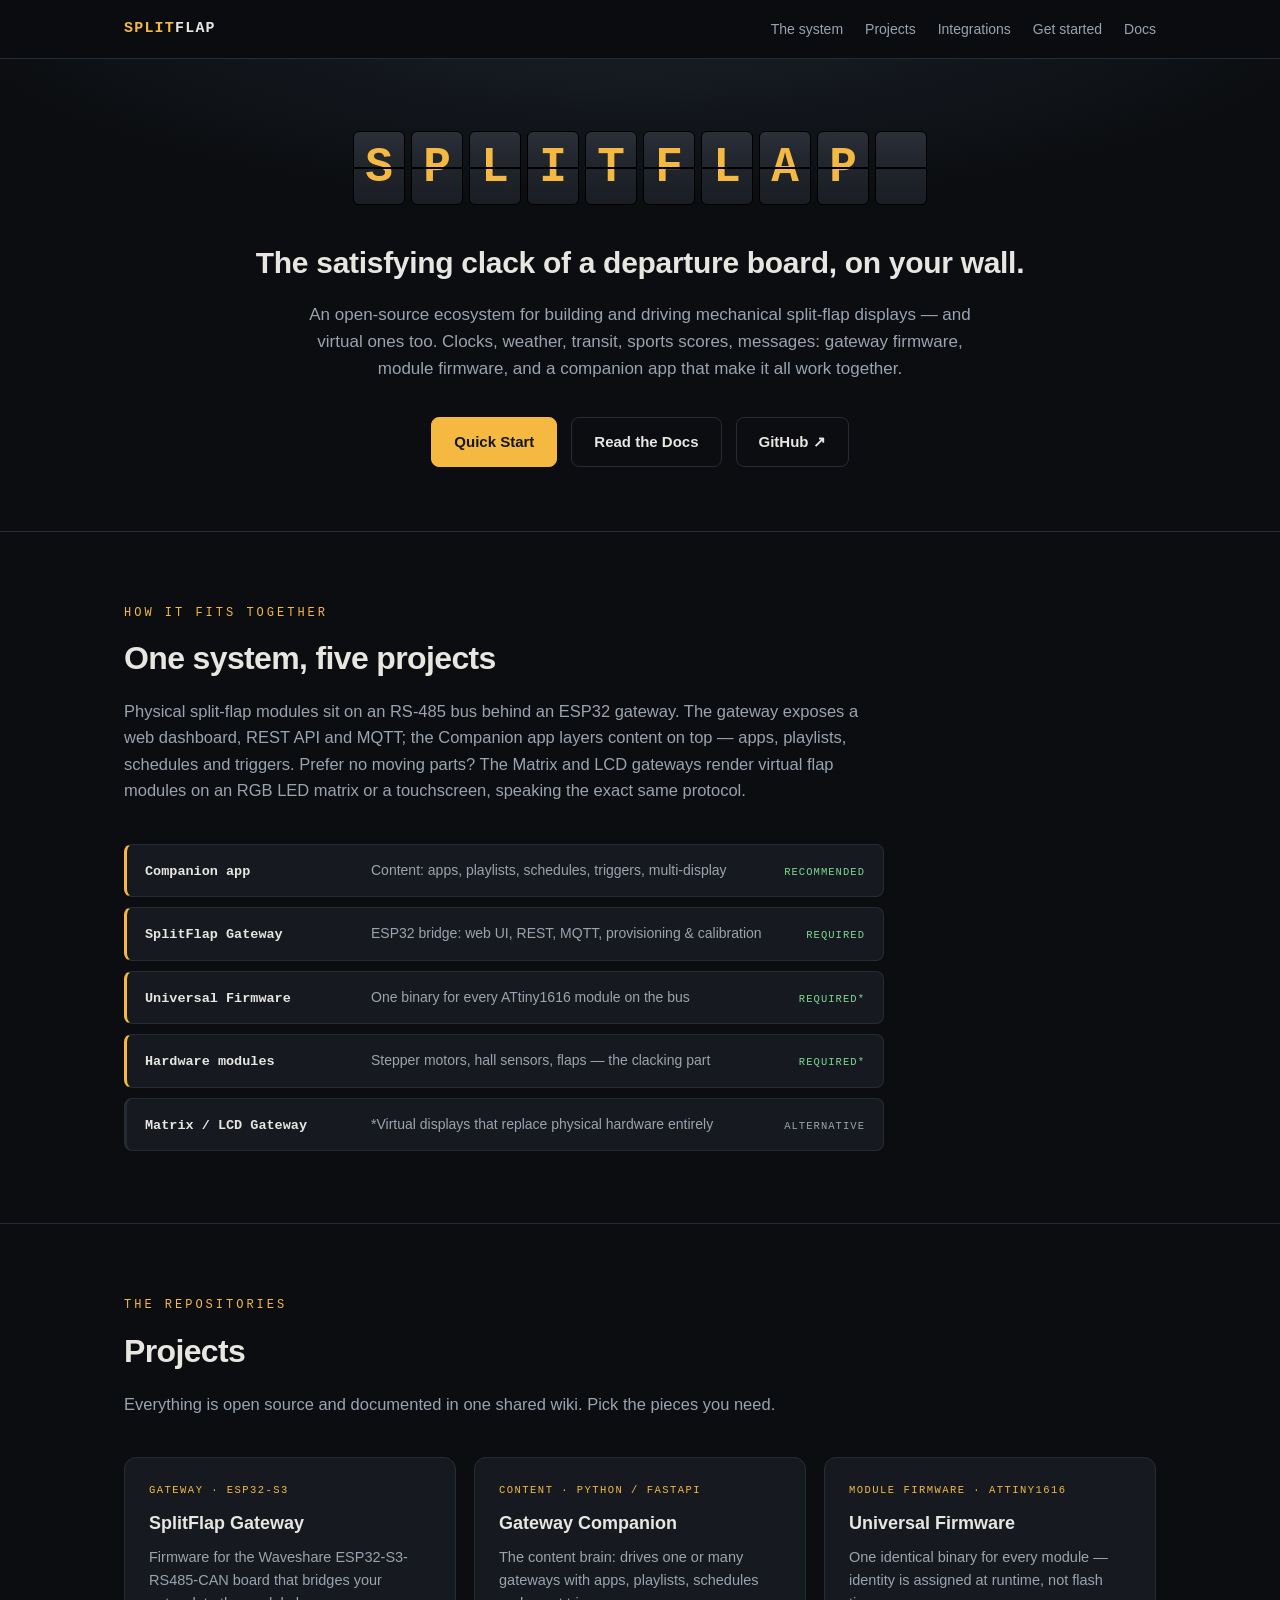
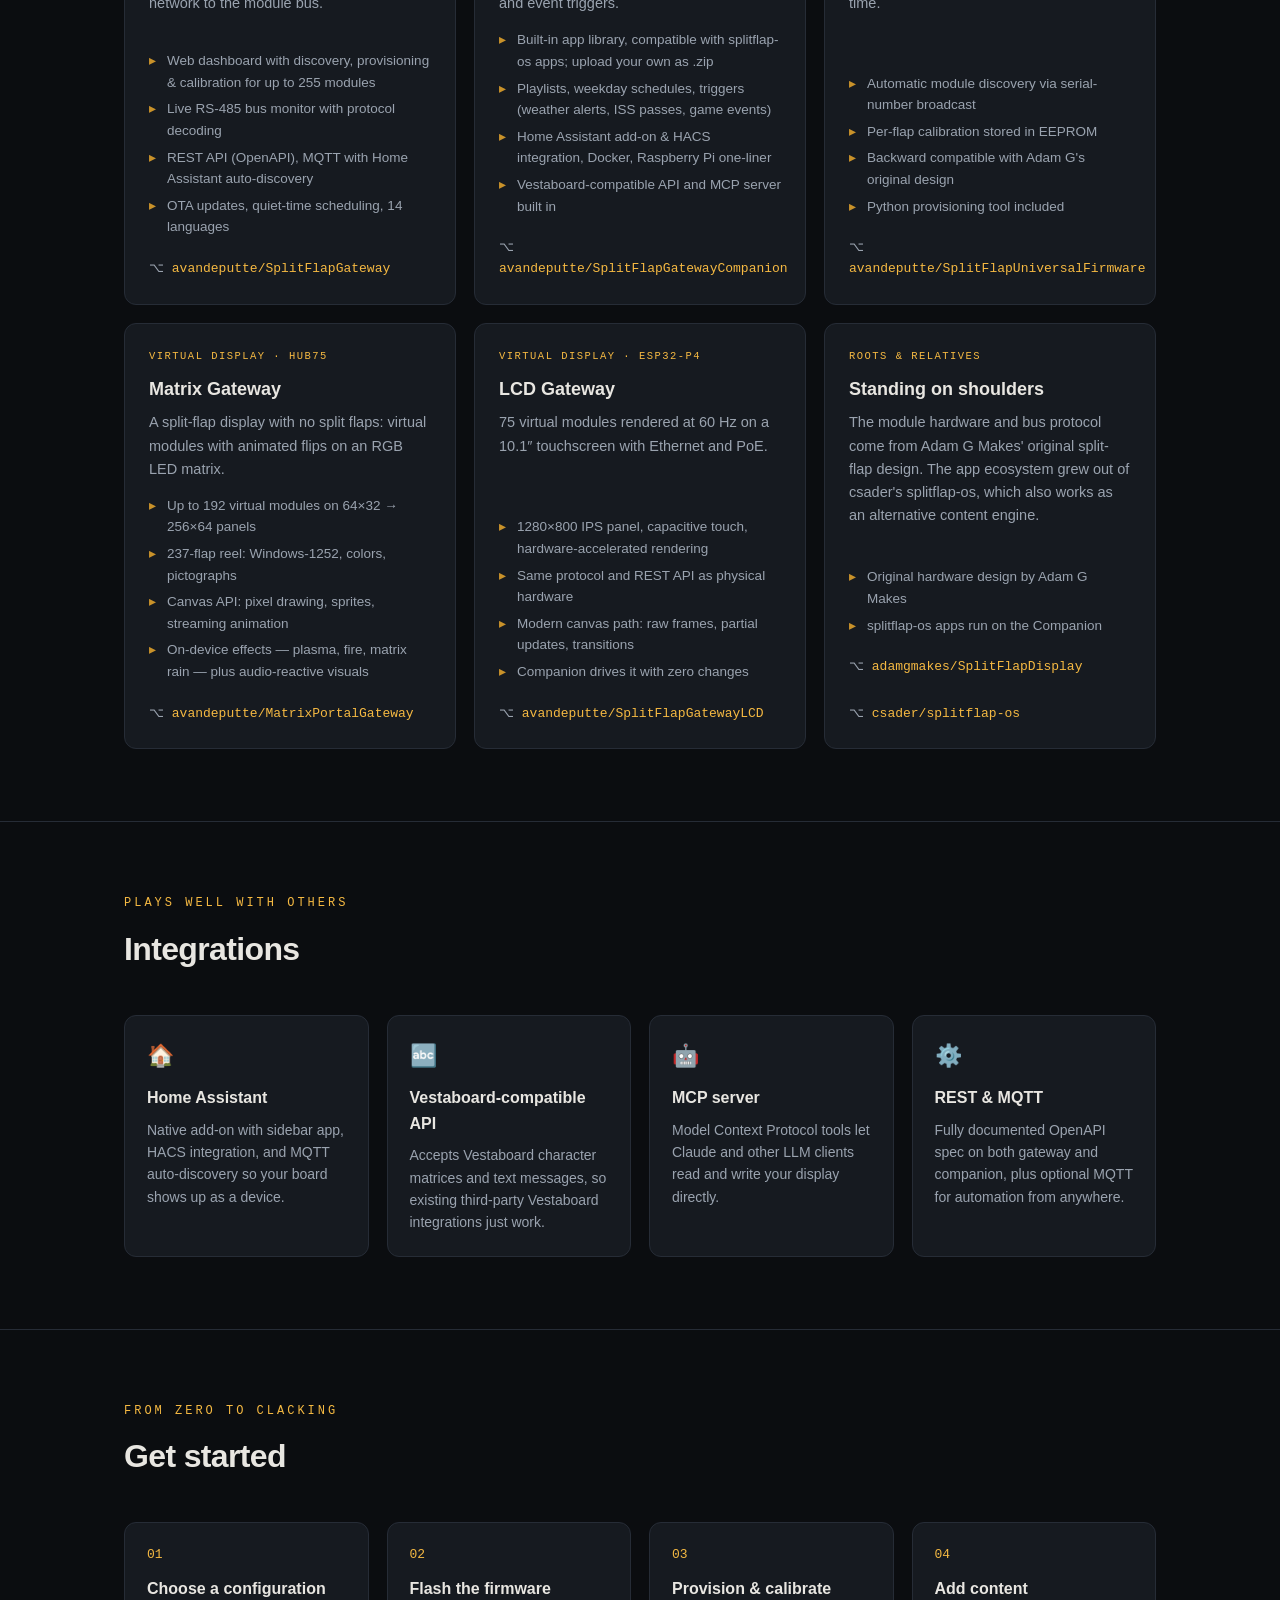
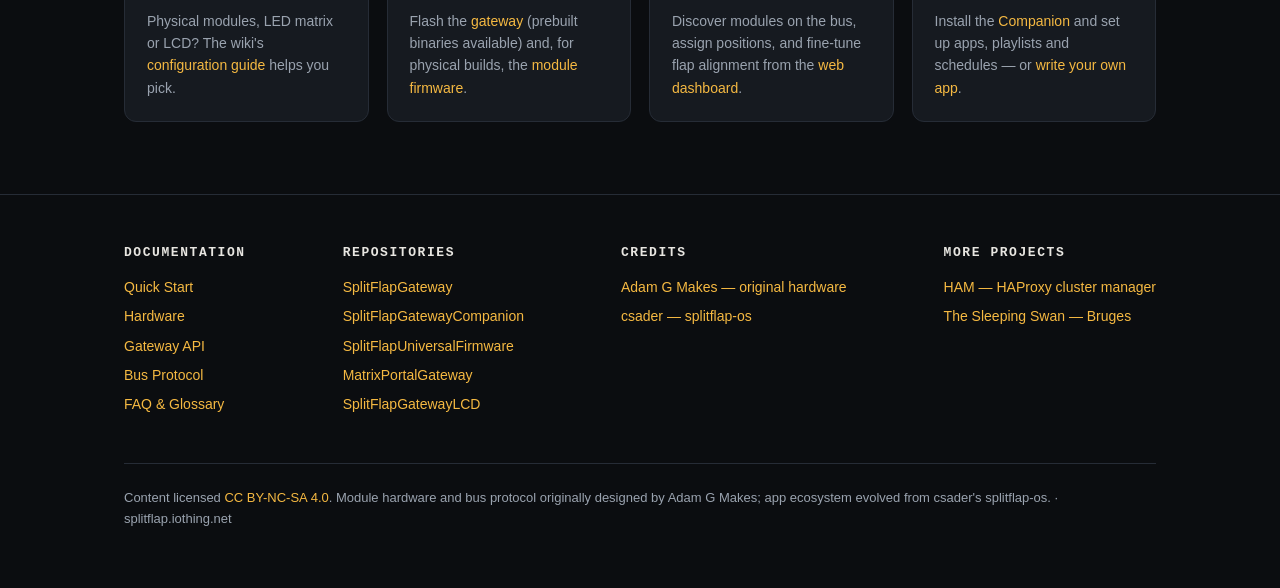
==== landing/index.html @ b43f2058 "SplitFlap documentation site: the guide under /docs/, the landing page at the root The wiki's 34 pag" ====
<!DOCTYPE html>
<html lang="en">
<head>
<meta charset="UTF-8">
<meta name="viewport" content="width=device-width, initial-scale=1.0">
<title>SplitFlap — an open ecosystem for split-flap displays</title>
<meta name="description" content="An open-source ecosystem for building and driving mechanical split-flap displays: gateway firmware, module firmware, a companion app, and virtual LED-matrix and LCD displays. Home Assistant, Vestaboard-compatible API and MCP server included.">
<meta property="og:title" content="SplitFlap — an open ecosystem for split-flap displays">
<meta property="og:description" content="Build and drive mechanical split-flap displays: gateway firmware, module firmware, companion app, and virtual matrix/LCD displays.">
<meta property="og:url" content="https://splitflap.iothing.net/">
<meta property="og:type" content="website">
<meta name="google-site-verification" content="2li1lDCGx2VNytBoiSa10oHWZrAYMDgBjDNN_7zMI9E" />
<link rel="canonical" href="https://splitflap.iothing.net/">
<script type="application/ld+json">
{
  "@context": "https://schema.org",
  "@type": "WebSite",
  "name": "SplitFlap",
  "url": "https://splitflap.iothing.net/",
  "description": "An open-source ecosystem for building and driving mechanical split-flap displays: gateway firmware, module firmware, a companion app, and virtual LED-matrix and LCD displays.",
  "about": {
    "@type": "SoftwareApplication",
    "name": "SplitFlap Gateway",
    "applicationCategory": "Firmware",
    "operatingSystem": "ESP32",
    "license": "https://creativecommons.org/licenses/by-nc-sa/4.0/",
    "url": "https://github.com/avandeputte/SplitFlapGateway"
  }
}
</script>
<link rel="icon" type="image/svg+xml" href="/favicon.svg">
<style>
  :root{
    --bg:#0b0d10;
    --bg2:#101318;
    --card:#161a20;
    --card2:#1b2028;
    --line:#262c36;
    --flap:#20242b;
    --flap-hi:#2a2f38;
    --text:#e8e6e1;
    --muted:#9aa3af;
    --amber:#f5b942;
    --amber-dim:#c9922a;
    --green:#7bd88f;
    --mono:ui-monospace,'SFMono-Regular','Cascadia Mono','JetBrains Mono',Menlo,Consolas,monospace;
    --sans:-apple-system,BlinkMacSystemFont,'Segoe UI',Roboto,Helvetica,Arial,sans-serif;
  }
  *{box-sizing:border-box;margin:0;padding:0}
  html{scroll-behavior:smooth}
  body{background:var(--bg);color:var(--text);font-family:var(--sans);line-height:1.6}
  a{color:var(--amber);text-decoration:none}
  a:hover{text-decoration:underline}
  .wrap{max-width:1080px;margin:0 auto;padding:0 24px}

  /* ---------- nav ---------- */
  nav{position:sticky;top:0;z-index:50;background:rgba(11,13,16,.85);backdrop-filter:blur(10px);border-bottom:1px solid var(--line)}
  nav .wrap{display:flex;align-items:center;justify-content:space-between;height:58px}
  .brand{font-family:var(--mono);font-weight:700;letter-spacing:.08em;color:var(--text);font-size:15px}
  .brand span{color:var(--amber)}
  .navlinks{display:flex;gap:22px;font-size:14px}
  .navlinks a{color:var(--muted)}
  .navlinks a:hover{color:var(--text);text-decoration:none}
  @media(max-width:720px){.navlinks{display:none}}

  /* ---------- hero ---------- */
  header{background:radial-gradient(ellipse 80% 60% at 50% -10%,#1a2029 0%,var(--bg) 70%);padding:72px 0 64px;text-align:center;border-bottom:1px solid var(--line)}
  .board{display:inline-flex;gap:6px;margin-bottom:8px;flex-wrap:nowrap}
  .flap{position:relative;width:52px;height:74px;perspective:300px;font-family:var(--mono);font-weight:700;font-size:46px;color:var(--amber)}
  @media(max-width:720px){.flap{width:34px;height:50px;font-size:29px}.board{gap:4px}}
  .flap .half{position:absolute;left:0;width:100%;height:50%;overflow:hidden;background:var(--flap);border:1px solid #000;display:flex;justify-content:center}
  .flap .top{top:0;border-radius:6px 6px 0 0;align-items:flex-start;background:linear-gradient(var(--flap-hi),var(--flap))}
  .flap .bottom{bottom:0;border-radius:0 0 6px 6px;align-items:flex-end;background:linear-gradient(var(--flap),#1a1e24)}
  .flap .half span{height:200%;display:flex;align-items:center;line-height:1}
  .flap .top span{align-self:flex-start}
  .flap .bottom span{align-self:flex-end}
  .flap::after{content:'';position:absolute;top:50%;left:0;width:100%;height:2px;margin-top:-1px;background:#000;z-index:6}
  .flap .leaf{position:absolute;left:0;top:0;width:100%;height:50%;transform-origin:bottom;transform-style:preserve-3d;z-index:5;pointer-events:none}
  .flap .leaf .front,.flap .leaf .back{position:absolute;inset:0;overflow:hidden;backface-visibility:hidden;display:flex;justify-content:center}
  .flap .leaf .front{background:linear-gradient(var(--flap-hi),var(--flap));border-radius:6px 6px 0 0;border:1px solid #000}
  .flap .leaf .back{background:linear-gradient(#1a1e24,var(--flap));border-radius:0 0 6px 6px;border:1px solid #000;transform:rotateX(180deg)}
  .flap .leaf span{height:200%;display:flex;align-items:center;line-height:1;font-family:var(--mono);font-weight:700}
  .flap .leaf .front span{align-self:flex-start}
  .flap .leaf .back span{align-self:flex-end}
  .flipping .leaf{animation:flip .18s ease-in forwards}
  @keyframes flip{from{transform:rotateX(0)}to{transform:rotateX(-180deg)}}
  h1.tag{font-size:clamp(20px,3.4vw,30px);font-weight:600;margin-top:26px;letter-spacing:-.01em}
  .sub{color:var(--muted);max-width:680px;margin:14px auto 0;font-size:17px}
  .cta{margin-top:34px;display:flex;gap:14px;justify-content:center;flex-wrap:wrap}
  .btn{display:inline-block;padding:12px 22px;border-radius:8px;font-size:15px;font-weight:600;border:1px solid var(--line);transition:.15s}
  .btn:hover{text-decoration:none;transform:translateY(-1px)}
  .btn.primary{background:var(--amber);color:#14161a;border-color:var(--amber)}
  .btn.primary:hover{background:#ffcb5c}
  .btn.ghost{color:var(--text)}
  .btn.ghost:hover{border-color:var(--muted)}

  /* ---------- sections ---------- */
  section{padding:72px 0;border-bottom:1px solid var(--line)}
  .kicker{font-family:var(--mono);font-size:12px;letter-spacing:.25em;color:var(--amber);text-transform:uppercase;margin-bottom:10px}
  h2{font-size:clamp(24px,3vw,32px);font-weight:700;letter-spacing:-.02em;margin-bottom:14px}
  .lead{color:var(--muted);max-width:760px;font-size:16.5px}

  /* stack diagram */
  .stack{margin-top:40px;display:flex;flex-direction:column;gap:10px;max-width:760px}
  .layer{display:flex;align-items:baseline;gap:16px;background:var(--card);border:1px solid var(--line);border-left:3px solid var(--amber);border-radius:8px;padding:14px 18px}
  .layer.optional{border-left-color:var(--line)}
  .layer .lname{font-family:var(--mono);font-size:13.5px;font-weight:700;white-space:nowrap;min-width:210px}
  .layer .ldesc{color:var(--muted);font-size:14px}
  .layer .badge{margin-left:auto;font-family:var(--mono);font-size:10.5px;letter-spacing:.1em;color:var(--green);white-space:nowrap}
  .layer.optional .badge{color:var(--muted)}
  @media(max-width:720px){.layer{flex-direction:column;gap:4px}.layer .badge{margin-left:0}}

  /* project cards */
  .grid{margin-top:40px;display:grid;grid-template-columns:repeat(auto-fit,minmax(300px,1fr));gap:18px}
  .card{background:var(--card);border:1px solid var(--line);border-radius:12px;padding:24px;display:flex;flex-direction:column;transition:.15s}
  .card:hover{border-color:#3a4250;transform:translateY(-2px)}
  .card .chip{font-family:var(--mono);font-size:10.5px;letter-spacing:.14em;text-transform:uppercase;color:var(--amber);margin-bottom:10px}
  .card h3{font-size:18px;margin-bottom:8px}
  .card p{color:var(--muted);font-size:14.5px;flex-grow:1}
  .card ul{list-style:none;margin:14px 0 16px;font-size:13.5px;color:var(--muted)}
  .card li{padding-left:18px;position:relative;margin-bottom:5px}
  .card li::before{content:'▸';position:absolute;left:0;color:var(--amber-dim)}
  .card .repo{font-family:var(--mono);font-size:13px;margin-top:auto}
  .card .repo::before{content:'⌥ ';color:var(--muted)}

  /* integrations */
  .intgrid{margin-top:40px;display:grid;grid-template-columns:repeat(auto-fit,minmax(230px,1fr));gap:18px}
  .int{background:var(--card);border:1px solid var(--line);border-radius:12px;padding:22px}
  .int h3{font-size:16px;margin-bottom:8px}
  .int p{color:var(--muted);font-size:14px}
  .int .ic{font-size:22px;margin-bottom:12px;display:block}

  /* get started */
  .steps{margin-top:40px;display:grid;grid-template-columns:repeat(auto-fit,minmax(230px,1fr));gap:18px;counter-reset:step}
  .step{background:var(--card);border:1px solid var(--line);border-radius:12px;padding:22px;counter-increment:step;position:relative}
  .step::before{content:counter(step,decimal-leading-zero);font-family:var(--mono);font-size:13px;color:var(--amber);display:block;margin-bottom:10px}
  .step h3{font-size:16px;margin-bottom:8px}
  .step p{color:var(--muted);font-size:14px}

  /* footer */
  footer{padding:48px 0 64px;color:var(--muted);font-size:14px}
  footer .cols{display:flex;gap:48px;flex-wrap:wrap;justify-content:space-between}
  footer h4{color:var(--text);font-size:13px;font-family:var(--mono);letter-spacing:.12em;text-transform:uppercase;margin-bottom:12px}
  footer ul{list-style:none}
  footer li{margin-bottom:7px}
  footer .fine{margin-top:40px;padding-top:24px;border-top:1px solid var(--line);font-size:13px}
</style>
</head>
<body>

<nav>
  <div class="wrap">
    <div class="brand"><span>SPLIT</span>FLAP</div>
    <div class="navlinks">
      <a href="#system">The system</a>
      <a href="#projects">Projects</a>
      <a href="#integrations">Integrations</a>
      <a href="#start">Get started</a>
      <a href="/docs/">Docs</a>
    </div>
  </div>
</nav>

<header>
  <div class="wrap">
    <div class="board" id="board" aria-label="SPLITFLAP" role="img"></div>
    <h1 class="tag">The satisfying clack of a departure board, on your wall.</h1>
    <p class="sub">An open-source ecosystem for building and driving mechanical split-flap displays — and virtual ones too. Clocks, weather, transit, sports scores, messages: gateway firmware, module firmware, and a companion app that make it all work together.</p>
    <div class="cta">
      <a class="btn primary" href="/docs/Quick-Start/">Quick Start</a>
      <a class="btn ghost" href="/docs/">Read the Docs</a>
      <a class="btn ghost" href="https://github.com/avandeputte">GitHub ↗</a>
    </div>
  </div>
</header>

<section id="system">
  <div class="wrap">
    <div class="kicker">How it fits together</div>
    <h2>One system, five projects</h2>
    <p class="lead">Physical split-flap modules sit on an RS-485 bus behind an ESP32 gateway. The gateway exposes a web dashboard, REST API and MQTT; the Companion app layers content on top — apps, playlists, schedules and triggers. Prefer no moving parts? The Matrix and LCD gateways render virtual flap modules on an RGB LED matrix or a touchscreen, speaking the exact same protocol.</p>
    <div class="stack">
      <div class="layer"><span class="lname">Companion app</span><span class="ldesc">Content: apps, playlists, schedules, triggers, multi-display</span><span class="badge">RECOMMENDED</span></div>
      <div class="layer"><span class="lname">SplitFlap Gateway</span><span class="ldesc">ESP32 bridge: web UI, REST, MQTT, provisioning &amp; calibration</span><span class="badge">REQUIRED</span></div>
      <div class="layer"><span class="lname">Universal Firmware</span><span class="ldesc">One binary for every ATtiny1616 module on the bus</span><span class="badge">REQUIRED*</span></div>
      <div class="layer"><span class="lname">Hardware modules</span><span class="ldesc">Stepper motors, hall sensors, flaps — the clacking part</span><span class="badge">REQUIRED*</span></div>
      <div class="layer optional"><span class="lname">Matrix / LCD Gateway</span><span class="ldesc">*Virtual displays that replace physical hardware entirely</span><span class="badge">ALTERNATIVE</span></div>
    </div>
  </div>
</section>

<section id="projects">
  <div class="wrap">
    <div class="kicker">The repositories</div>
    <h2>Projects</h2>
    <p class="lead">Everything is open source and documented in one shared wiki. Pick the pieces you need.</p>
    <div class="grid">
      <div class="card">
        <div class="chip">Gateway · ESP32-S3</div>
        <h3>SplitFlap Gateway</h3>
        <p>Firmware for the Waveshare ESP32-S3-RS485-CAN board that bridges your network to the module bus.</p>
        <ul>
          <li>Web dashboard with discovery, provisioning &amp; calibration for up to 255 modules</li>
          <li>Live RS-485 bus monitor with protocol decoding</li>
          <li>REST API (OpenAPI), MQTT with Home Assistant auto-discovery</li>
          <li>OTA updates, quiet-time scheduling, 14 languages</li>
        </ul>
        <a class="repo" href="https://github.com/avandeputte/SplitFlapGateway">avandeputte/SplitFlapGateway</a>
      </div>
      <div class="card">
        <div class="chip">Content · Python / FastAPI</div>
        <h3>Gateway Companion</h3>
        <p>The content brain: drives one or many gateways with apps, playlists, schedules and event triggers.</p>
        <ul>
          <li>Built-in app library, compatible with splitflap-os apps; upload your own as .zip</li>
          <li>Playlists, weekday schedules, triggers (weather alerts, ISS passes, game events)</li>
          <li>Home Assistant add-on &amp; HACS integration, Docker, Raspberry Pi one-liner</li>
          <li>Vestaboard-compatible API and MCP server built in</li>
        </ul>
        <a class="repo" href="https://github.com/avandeputte/SplitFlapGatewayCompanion">avandeputte/SplitFlapGatewayCompanion</a>
      </div>
      <div class="card">
        <div class="chip">Module firmware · ATtiny1616</div>
        <h3>Universal Firmware</h3>
        <p>One identical binary for every module — identity is assigned at runtime, not flash time.</p>
        <ul>
          <li>Automatic module discovery via serial-number broadcast</li>
          <li>Per-flap calibration stored in EEPROM</li>
          <li>Backward compatible with Adam G's original design</li>
          <li>Python provisioning tool included</li>
        </ul>
        <a class="repo" href="https://github.com/avandeputte/SplitFlapUniversalFirmware">avandeputte/SplitFlapUniversalFirmware</a>
      </div>
      <div class="card">
        <div class="chip">Virtual display · HUB75</div>
        <h3>Matrix Gateway</h3>
        <p>A split-flap display with no split flaps: virtual modules with animated flips on an RGB LED matrix.</p>
        <ul>
          <li>Up to 192 virtual modules on 64×32 → 256×64 panels</li>
          <li>237-flap reel: Windows-1252, colors, pictographs</li>
          <li>Canvas API: pixel drawing, sprites, streaming animation</li>
          <li>On-device effects — plasma, fire, matrix rain — plus audio-reactive visuals</li>
        </ul>
        <a class="repo" href="https://github.com/avandeputte/MatrixPortalGateway">avandeputte/MatrixPortalGateway</a>
      </div>
      <div class="card">
        <div class="chip">Virtual display · ESP32-P4</div>
        <h3>LCD Gateway</h3>
        <p>75 virtual modules rendered at 60&nbsp;Hz on a 10.1″ touchscreen with Ethernet and PoE.</p>
        <ul>
          <li>1280×800 IPS panel, capacitive touch, hardware-accelerated rendering</li>
          <li>Same protocol and REST API as physical hardware</li>
          <li>Modern canvas path: raw frames, partial updates, transitions</li>
          <li>Companion drives it with zero changes</li>
        </ul>
        <a class="repo" href="https://github.com/avandeputte/SplitFlapGatewayLCD">avandeputte/SplitFlapGatewayLCD</a>
      </div>
      <div class="card">
        <div class="chip">Roots &amp; relatives</div>
        <h3>Standing on shoulders</h3>
        <p>The module hardware and bus protocol come from Adam G Makes' original split-flap design. The app ecosystem grew out of csader's splitflap-os, which also works as an alternative content engine.</p>
        <ul>
          <li>Original hardware design by Adam G Makes</li>
          <li>splitflap-os apps run on the Companion</li>
        </ul>
        <a class="repo" href="https://github.com/adamgmakes/SplitFlapDisplay">adamgmakes/SplitFlapDisplay</a><br>
        <a class="repo" href="https://github.com/csader/splitflap-os">csader/splitflap-os</a>
      </div>
    </div>
  </div>
</section>

<section id="integrations">
  <div class="wrap">
    <div class="kicker">Plays well with others</div>
    <h2>Integrations</h2>
    <div class="intgrid">
      <div class="int"><span class="ic">🏠</span><h3>Home Assistant</h3><p>Native add-on with sidebar app, HACS integration, and MQTT auto-discovery so your board shows up as a device.</p></div>
      <div class="int"><span class="ic">🔤</span><h3>Vestaboard-compatible API</h3><p>Accepts Vestaboard character matrices and text messages, so existing third-party Vestaboard integrations just work.</p></div>
      <div class="int"><span class="ic">🤖</span><h3>MCP server</h3><p>Model Context Protocol tools let Claude and other LLM clients read and write your display directly.</p></div>
      <div class="int"><span class="ic">⚙️</span><h3>REST &amp; MQTT</h3><p>Fully documented OpenAPI spec on both gateway and companion, plus optional MQTT for automation from anywhere.</p></div>
    </div>
  </div>
</section>

<section id="start">
  <div class="wrap">
    <div class="kicker">From zero to clacking</div>
    <h2>Get started</h2>
    <div class="steps">
      <div class="step"><h3>Choose a configuration</h3><p>Physical modules, LED matrix or LCD? The wiki's <a href="/docs/Choosing-a-Configuration/">configuration guide</a> helps you pick.</p></div>
      <div class="step"><h3>Flash the firmware</h3><p>Flash the <a href="/docs/SplitFlap-Gateway/">gateway</a> (prebuilt binaries available) and, for physical builds, the <a href="/docs/Module-Firmware/">module firmware</a>.</p></div>
      <div class="step"><h3>Provision &amp; calibrate</h3><p>Discover modules on the bus, assign positions, and fine-tune flap alignment from the <a href="/docs/Provisioning/">web dashboard</a>.</p></div>
      <div class="step"><h3>Add content</h3><p>Install the <a href="/docs/Companion/">Companion</a> and set up apps, playlists and schedules — or <a href="/docs/Writing-Apps/">write your own app</a>.</p></div>
    </div>
  </div>
</section>

<footer>
  <div class="wrap">
    <div class="cols">
      <div>
        <h4>Documentation</h4>
        <ul>
          <li><a href="/docs/Quick-Start/">Quick Start</a></li>
          <li><a href="/docs/Hardware/">Hardware</a></li>
          <li><a href="/docs/Gateway-API/">Gateway API</a></li>
          <li><a href="/docs/Bus-Protocol/">Bus Protocol</a></li>
          <li><a href="/docs/FAQ-/&-Glossary">FAQ &amp; Glossary</a></li>
        </ul>
      </div>
      <div>
        <h4>Repositories</h4>
        <ul>
          <li><a href="https://github.com/avandeputte/SplitFlapGateway">SplitFlapGateway</a></li>
          <li><a href="https://github.com/avandeputte/SplitFlapGatewayCompanion">SplitFlapGatewayCompanion</a></li>
          <li><a href="https://github.com/avandeputte/SplitFlapUniversalFirmware">SplitFlapUniversalFirmware</a></li>
          <li><a href="https://github.com/avandeputte/MatrixPortalGateway">MatrixPortalGateway</a></li>
          <li><a href="https://github.com/avandeputte/SplitFlapGatewayLCD">SplitFlapGatewayLCD</a></li>
        </ul>
      </div>
      <div>
        <h4>Credits</h4>
        <ul>
          <li><a href="https://github.com/adamgmakes/SplitFlapDisplay">Adam G Makes — original hardware</a></li>
          <li><a href="https://github.com/csader/splitflap-os">csader — splitflap-os</a></li>
        </ul>
      </div>
      <div>
        <h4>More projects</h4>
        <ul>
          <li><a href="https://ham.iothing.net">HAM — HAProxy cluster manager</a></li>
          <li><a href="https://sleepingswan.be">The Sleeping Swan — Bruges</a></li>
        </ul>
      </div>
    </div>
    <div class="fine">
      Content licensed <a href="https://creativecommons.org/licenses/by-nc-sa/4.0/">CC BY-NC-SA 4.0</a>. Module hardware and bus protocol originally designed by Adam G Makes; app ecosystem evolved from csader's splitflap-os. · splitflap.iothing.net
    </div>
  </div>
</footer>

<script>
(function(){
  const WORD = 'SPLITFLAP';
  const WORDS = ['SPLITFLAP','DEPARTURES','GATEWAY  ','CLACK    ','SPLITFLAP'];
  const CHARS = ' ABCDEFGHIJKLMNOPQRSTUVWXYZ0123456789';
  const board = document.getElementById('board');
  const n = Math.max(...WORDS.map(w=>w.trim().length));
  const flaps = [];

  for(let i=0;i<n;i++){
    const f = document.createElement('div');
    f.className='flap';
    f.innerHTML =
      '<div class="half top"><span> </span></div>'+
      '<div class="half bottom"><span> </span></div>'+
      '<div class="leaf" style="display:none"><div class="front"><span> </span></div><div class="back"><span> </span></div></div>';
    board.appendChild(f);
    flaps.push({el:f, cur:' ',
      topS:f.querySelector('.top span'),
      botS:f.querySelector('.bottom span'),
      leaf:f.querySelector('.leaf'),
      leafF:f.querySelector('.leaf .front span'),
      leafB:f.querySelector('.leaf .back span')});
  }

  function stepFlap(fl, target, done){
    if(fl.cur===target){done&&done();return;}
    let idx = CHARS.indexOf(fl.cur); if(idx<0) idx=0;
    const next = CHARS[(idx+1)%CHARS.length];
    // leaf front shows current (top), back shows next (bottom half of next)
    fl.leafF.textContent = fl.cur;
    fl.leafB.textContent = next;
    fl.topS.textContent = next;        // revealed under the falling leaf
    fl.leaf.style.display='block';
    fl.el.classList.add('flipping');
    setTimeout(function(){
      fl.el.classList.remove('flipping');
      fl.leaf.style.display='none';
      fl.botS.textContent = next;
      fl.cur = next;
      stepFlap(fl, target, done);
    }, 60 + Math.random()*40);
  }

  function setWord(word, done){
    let pending = 0;
    const padded = word.padEnd(n,' ').slice(0,n);
    flaps.forEach(function(fl,i){
      const t = padded[i]===undefined?' ':padded[i];
      if(fl.cur!==t){
        pending++;
        setTimeout(function(){
          stepFlap(fl, CHARS.indexOf(t)>=0?t:' ', function(){ if(--pending===0) done&&done(); });
        }, i*70);
      }
    });
    if(pending===0) done&&done();
  }

  let w = 0;
  function cycle(){
    setWord(WORDS[w], function(){
      w++;
      if(w<WORDS.length) setTimeout(cycle, w===WORDS.length-1?1400:2200);
    });
  }
  const reduce = window.matchMedia('(prefers-reduced-motion: reduce)').matches;
  if(reduce){
    flaps.forEach(function(fl,i){
      const c = WORD.padEnd(n,' ')[i];
      fl.topS.textContent=c; fl.botS.textContent=c; fl.cur=c;
    });
  } else {
    setTimeout(cycle, 400);
  }
})();
</script>
<script>(function(){function c(){var b=a.contentDocument||(a.contentWindow&&a.contentWindow.document);if(b){var d=b.createElement('script');d.innerHTML="window.__CF$cv$params={r:'a4388c825a9b242f',t:'MTc5MDgyNzEwNQ=='};var a=document.createElement('script');a.src='/cdn-cgi/challenge-platform/scripts/jsd/main.js';document.getElementsByTagName('head')[0].appendChild(a);";b.getElementsByTagName('head')[0].appendChild(d)}}if(document.body){var a=document.createElement('iframe');a.height=1;a.width=1;a.style.position='absolute';a.style.top=0;a.style.left=0;a.style.border='none';a.style.visibility='hidden';document.body.appendChild(a);if('loading'!==document.readyState)c();else if(window.addEventListener)document.addEventListener('DOMContentLoaded',c);else{var e=document.onreadystatechange||function(){};document.onreadystatechange=function(b){e(b);'loading'!==document.readyState&&(document.onreadystatechange=e,c())}}}})();</script></body>
</html>
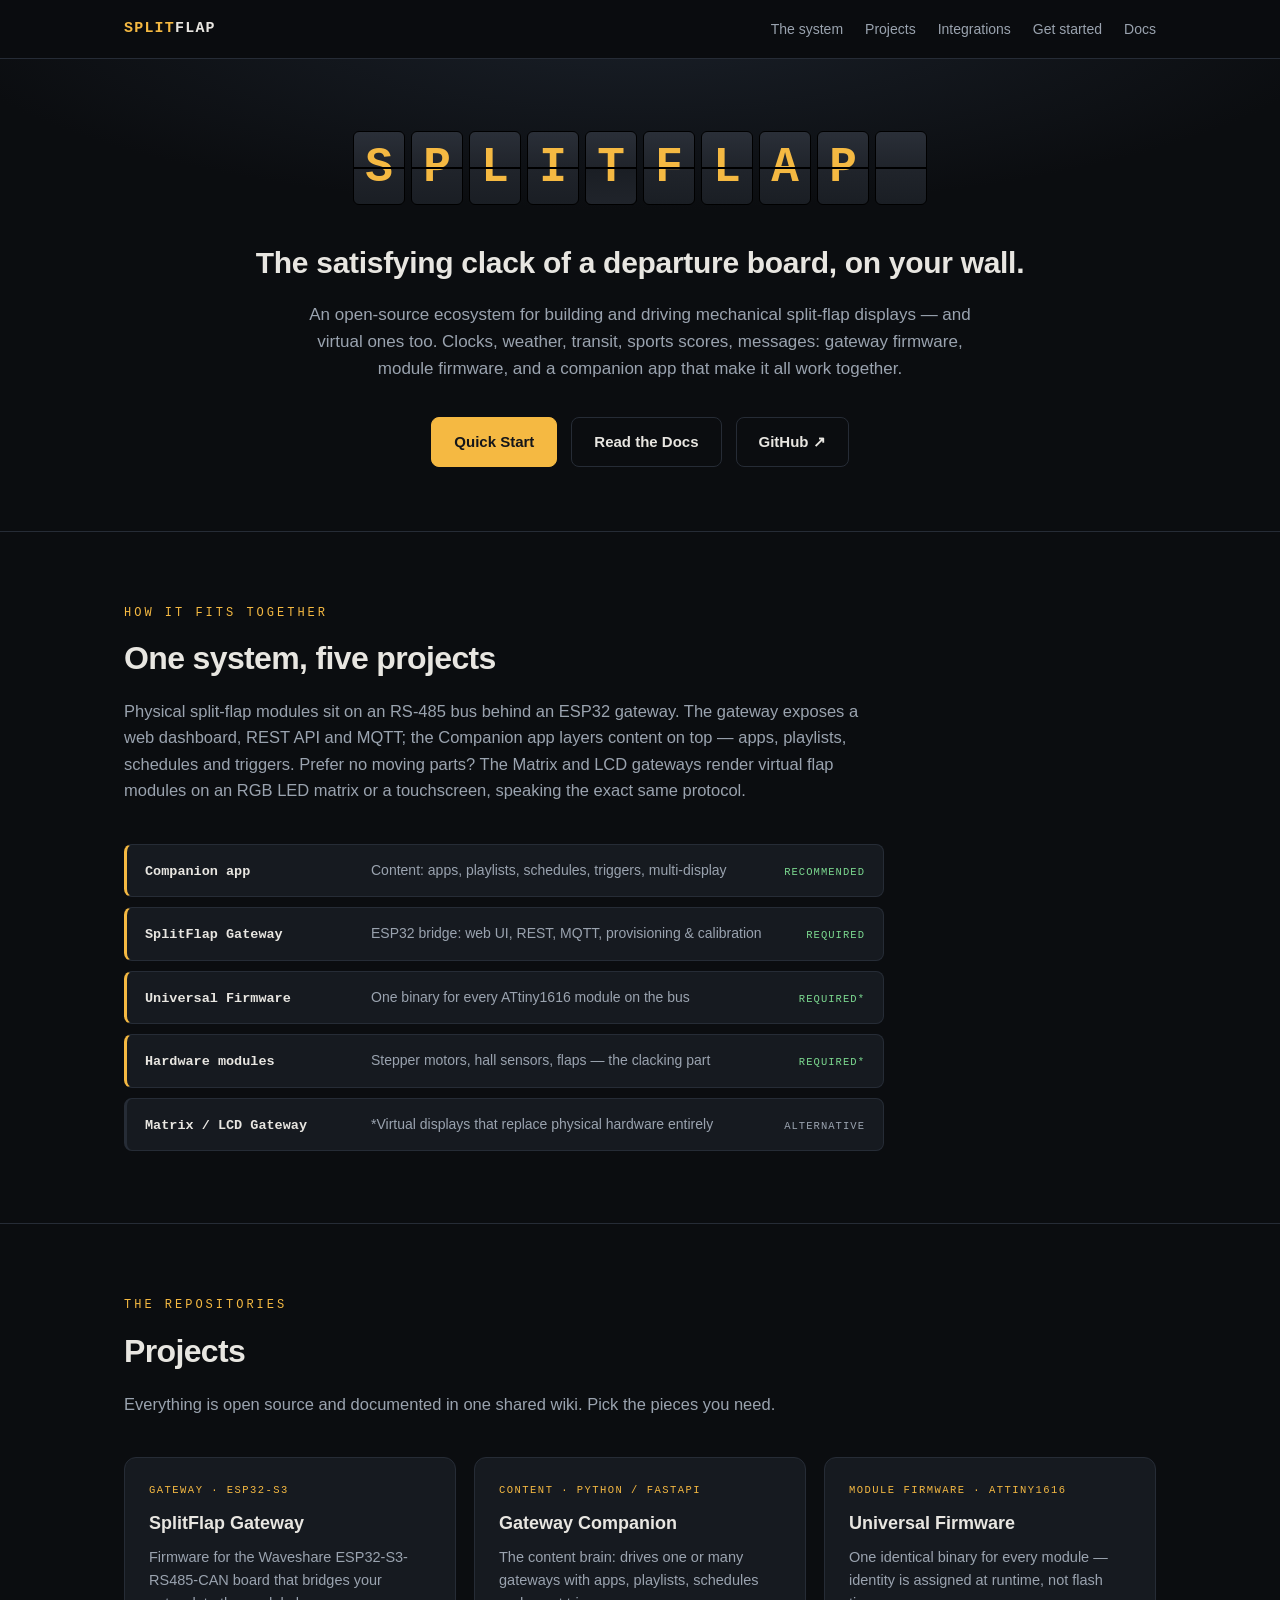
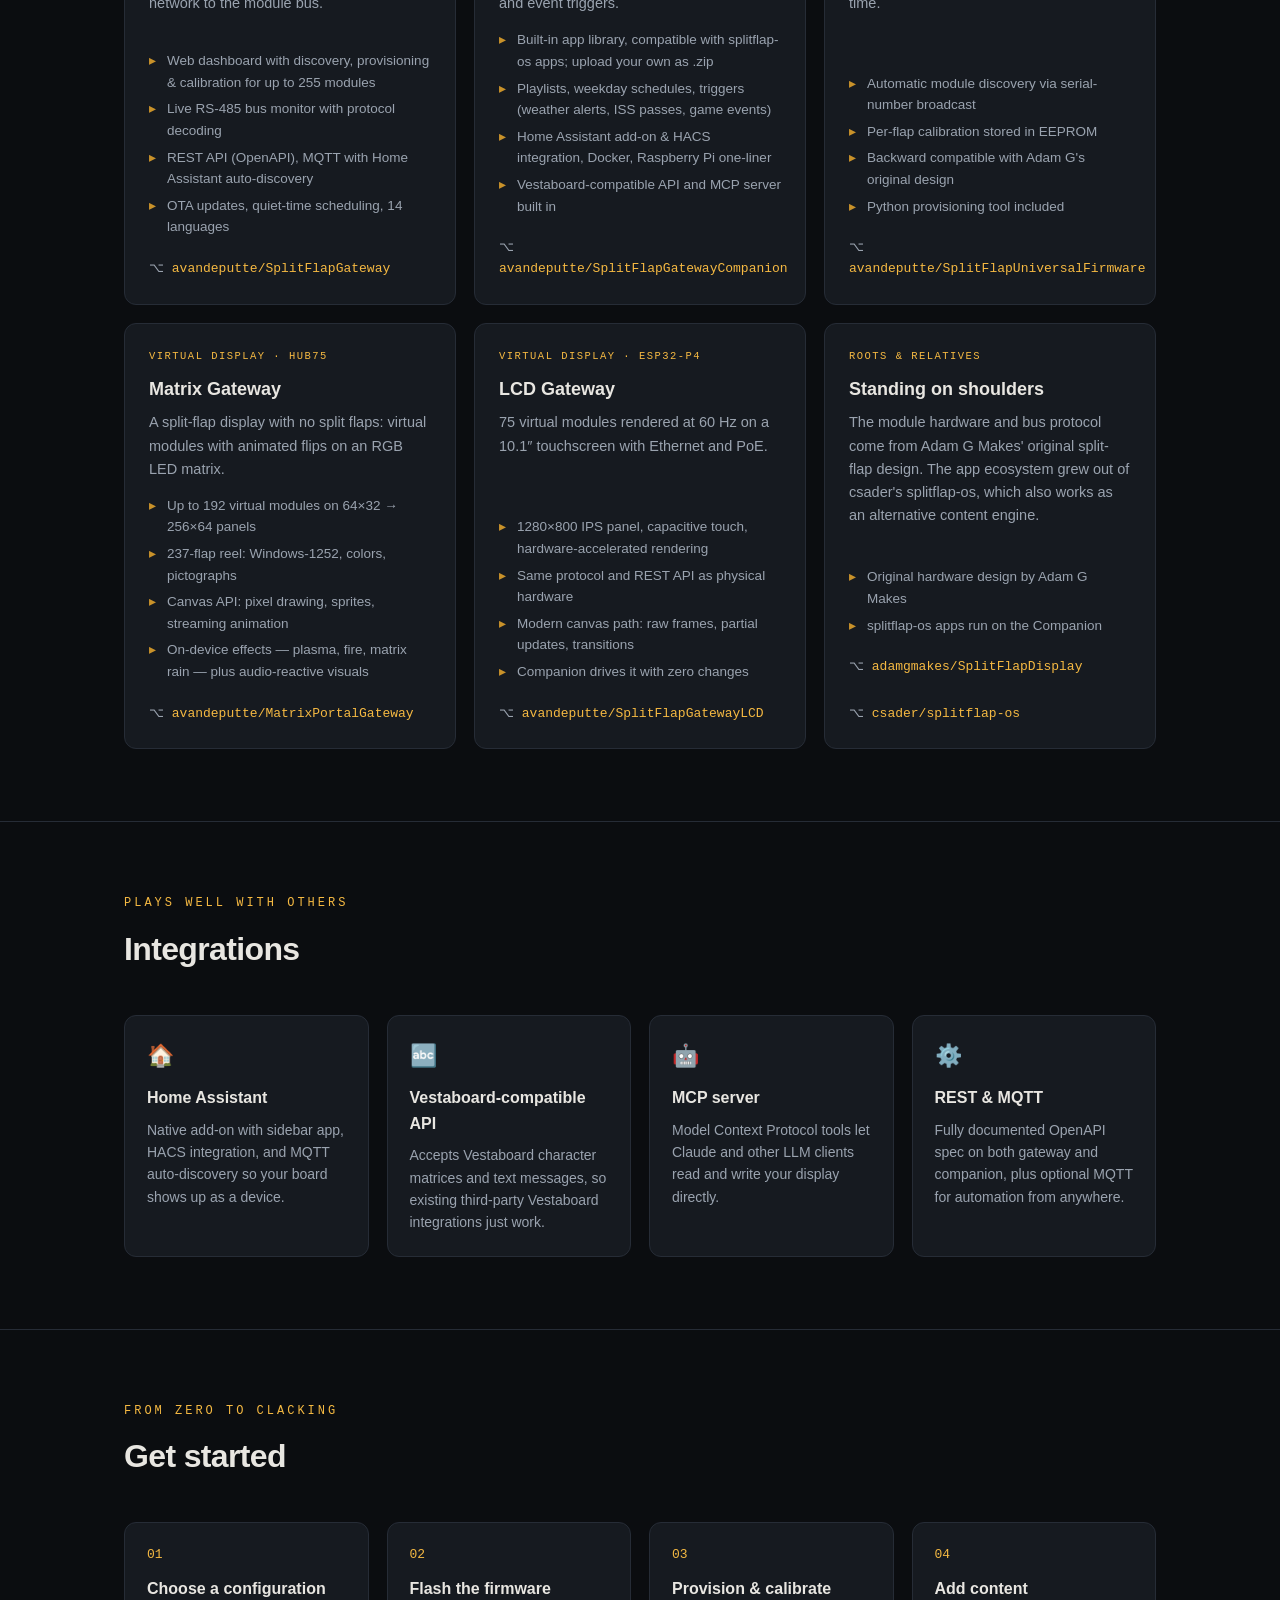
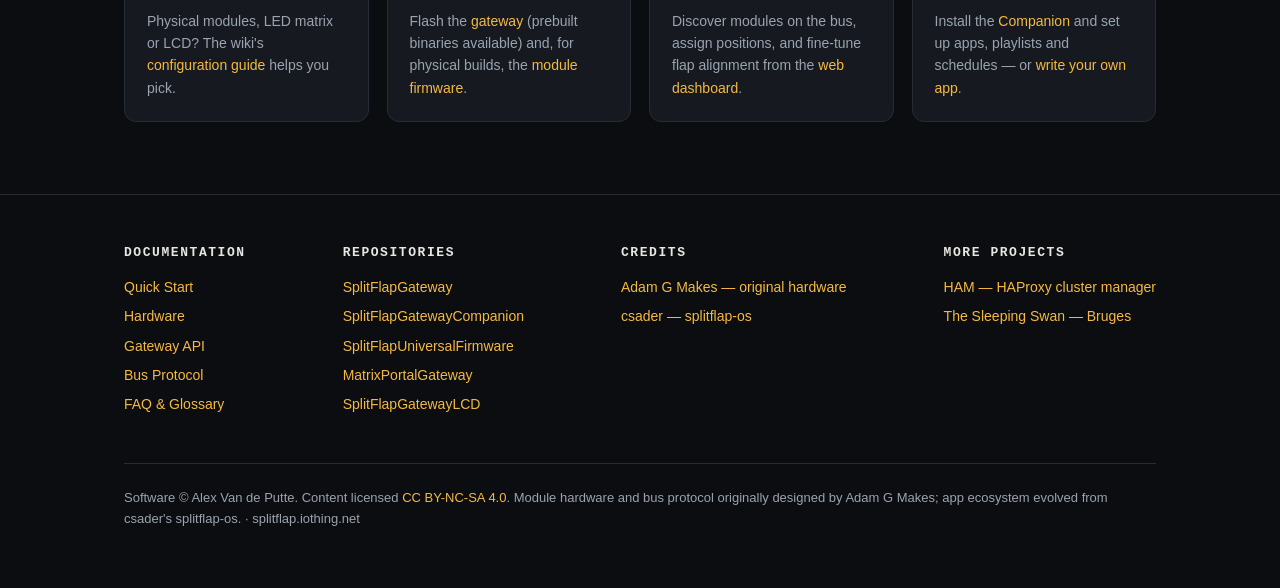
==== commit d46cda38: "Footer: Software © Alex Van de Putte" ====
--- a/landing/index.html
+++ b/landing/index.html
@@ -335,7 +335,7 @@
       </div>
     </div>
     <div class="fine">
-      Content licensed <a href="https://creativecommons.org/licenses/by-nc-sa/4.0/">CC BY-NC-SA 4.0</a>. Module hardware and bus protocol originally designed by Adam G Makes; app ecosystem evolved from csader's splitflap-os. · splitflap.iothing.net
+      Software © Alex Van de Putte. Content licensed <a href="https://creativecommons.org/licenses/by-nc-sa/4.0/">CC BY-NC-SA 4.0</a>. Module hardware and bus protocol originally designed by Adam G Makes; app ecosystem evolved from csader's splitflap-os. · splitflap.iothing.net
     </div>
   </div>
 </footer>
